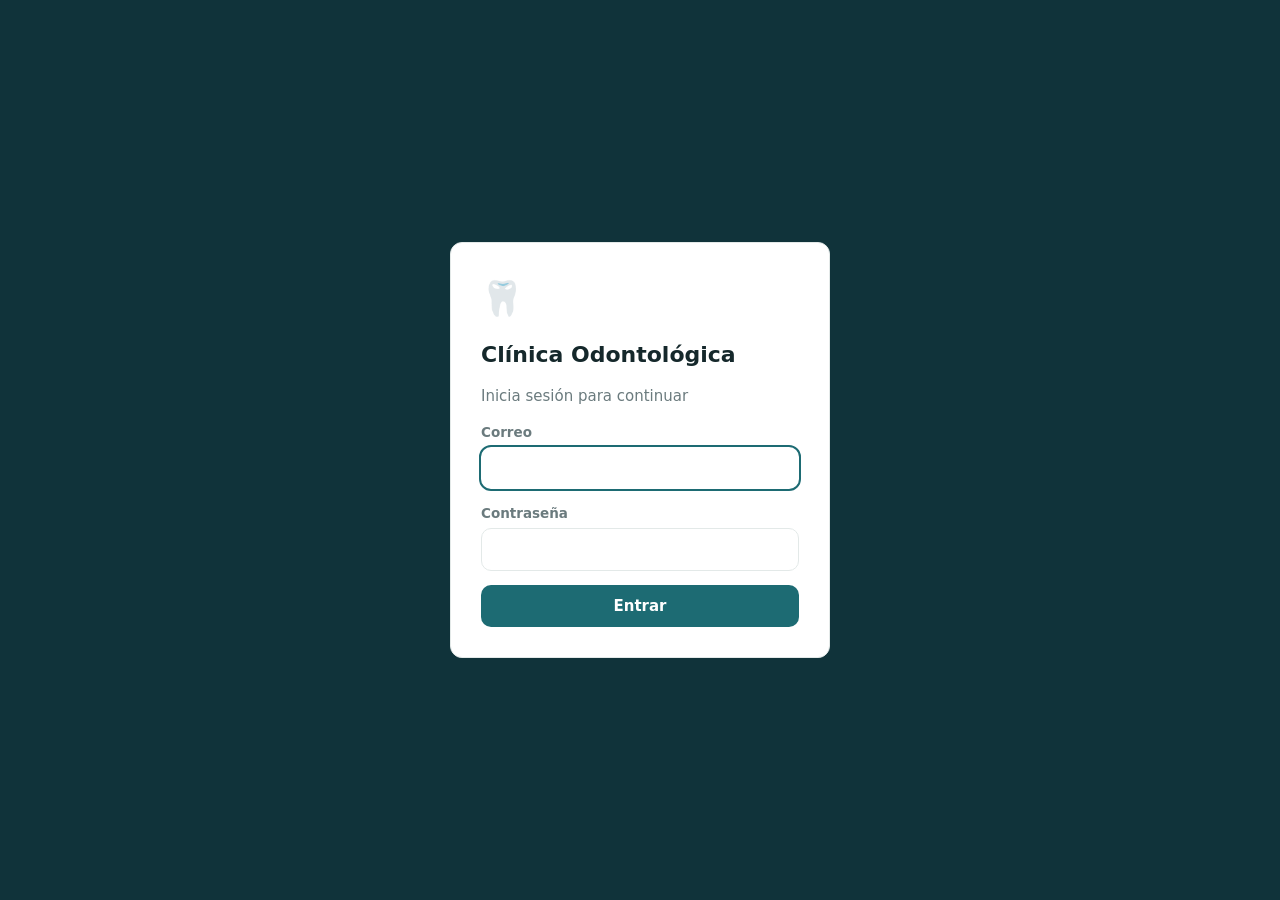
==== pb_public/index.html @ d8c4e61e "Initial commit for ODONTO PLUS" ====
<!doctype html>
<html lang="es"><head><meta charset="utf-8"><meta name="viewport" content="width=device-width,initial-scale=1"><title>Clínica Odontológica</title><link rel="stylesheet" href="style.css"></head>
<body><div id="app"></div><script type="module" src="js/app.js"></script></body></html>
---- pb_public/style.css ----
:root{--bg:#f4f6f5;--ink:#15282b;--mut:#6b7b7e;--pri:#1d6b73;--pri2:#e3f0f1;--dk:#10333a;--ln:#e3e9e8;--ok:#1f8a5b;--bad:#c2410c;--r:12px}
*{box-sizing:border-box}body{margin:0;background:var(--bg);color:var(--ink);font:15px/1.5 "Segoe UI",system-ui,-apple-system,Roboto,sans-serif}
button,input,select,textarea{font:inherit;color:inherit}
aside{position:fixed;inset:0 auto 0 0;width:220px;background:var(--dk);color:#d5e6e8;display:flex;flex-direction:column;padding:20px 14px;z-index:5}
.brand{font-size:19px;font-weight:700;padding:4px 10px 22px;color:#fff}
nav{display:flex;flex-direction:column;gap:4px;flex:1}
nav a{display:flex;gap:12px;align-items:center;padding:11px 12px;border-radius:10px;color:inherit;text-decoration:none}
nav a:hover{background:#ffffff14}nav a.on{background:#fff;color:var(--dk);font-weight:600}
.out{background:none;border:1px solid #ffffff33;color:#d5e6e8;border-radius:10px;padding:9px;cursor:pointer}
main{margin-left:220px;padding:28px 34px;max-width:1200px}
h2{margin:0 0 18px;font-size:26px}h3{margin:0}
.card{background:#fff;border:1px solid var(--ln);border-radius:var(--r);padding:16px 18px}
.bar{display:flex;gap:10px;flex-wrap:wrap;align-items:center;margin-bottom:14px}
.search,.mo{padding:10px 14px;border:1px solid var(--ln);border-radius:10px;background:#fff;min-width:200px}
.chips{display:flex;gap:6px;flex-wrap:wrap;flex:1}
.chip{border:1px solid var(--ln);background:#fff;border-radius:99px;padding:6px 14px;cursor:pointer}
.chip.on{background:var(--pri);border-color:var(--pri);color:#fff}
.btn{background:var(--pri);color:#fff;border:0;border-radius:10px;padding:10px 18px;cursor:pointer;font-weight:600}
.btn:hover{filter:brightness(1.1)}.btn:disabled{opacity:.5}.btn.ghost{background:#fff;color:var(--ink);border:1px solid var(--ln)}.wide{width:100%}
.tw{background:#fff;border:1px solid var(--ln);border-radius:var(--r);overflow:auto}
table{width:100%;border-collapse:collapse}th{text-align:left;font-size:13px;color:var(--mut);font-weight:600;padding:12px 14px;border-bottom:1px solid var(--ln);white-space:nowrap}
td{padding:11px 14px;border-bottom:1px solid var(--ln)}tr:last-child td{border:0}
tr[data-o]{cursor:pointer}tr[data-o]:hover td{background:var(--pri2)}tr.low td{background:#fff4ec}
.act{text-align:right;white-space:nowrap}.ib{border:0;background:none;cursor:pointer;font-size:16px;padding:4px 6px;border-radius:8px}.ib:hover{background:var(--pri2)}
.empty{padding:40px;text-align:center;color:var(--mut)}
.badge{display:inline-block;padding:2px 10px;border-radius:99px;font-size:12.5px;font-weight:600;background:#e8eef0;color:#40555a}
.badge.green{background:#dff3e8;color:var(--ok)}.badge.red{background:#fde7dc;color:var(--bad)}.badge.blue{background:var(--pri2);color:var(--pri)}
.sum{display:grid;grid-template-columns:repeat(auto-fit,minmax(190px,1fr));gap:12px;margin-bottom:14px}.sum:empty{display:none}
.sum .card{display:flex;flex-direction:column;gap:2px}.sum small{color:var(--mut)}.sum b{font-size:24px}.sum span{font-size:13px;color:var(--mut)}
.pos{color:var(--ok)}.neg{color:var(--bad)}
.ph{display:flex;justify-content:space-between;align-items:center;gap:12px;margin:10px 0 14px}.ph p{margin:2px 0 0;color:var(--mut)}
.back{color:var(--pri);text-decoration:none;font-weight:600}
.tabs{display:flex;gap:6px;flex-wrap:wrap;margin:6px 0 14px}
label{display:flex;flex-direction:column;gap:5px;font-size:13.5px;color:var(--mut);font-weight:600}
label input,label select,label textarea{padding:10px 12px;border:1px solid var(--ln);border-radius:10px;background:#fff;color:var(--ink);font-weight:400}
label input:focus,label select:focus,label textarea:focus,.search:focus{outline:2px solid var(--pri);border-color:transparent}
.hx{display:grid;gap:14px}.hx .btn{justify-self:start}
.ov{position:fixed;inset:0;background:#0a1e2266;display:grid;place-items:center;z-index:20;padding:16px}
.modal{background:#fff;border-radius:16px;padding:24px;width:min(560px,100%);max-height:92vh;overflow:auto;display:grid;gap:16px}
.grid{display:grid;grid-template-columns:1fr 1fr;gap:14px}.grid label:has(textarea){grid-column:1/-1}
.row.end{display:flex;justify-content:flex-end;gap:10px}
.toast{position:fixed;bottom:22px;left:50%;transform:translateX(-50%);background:var(--dk);color:#fff;padding:11px 20px;border-radius:10px;z-index:50}.toast.err{background:var(--bad)}
.th{width:44px;height:44px;object-fit:cover;border-radius:8px;vertical-align:middle}
.login{min-height:100vh;display:grid;place-items:center;background:var(--dk);padding:16px}
.lg{width:min(380px,100%);display:grid;gap:14px;padding:30px}.lg h1{margin:0;font-size:22px}.lg p{margin:0;color:var(--mut)}.logo{font-size:34px}
.two{display:grid;grid-template-columns:1fr 1fr;gap:14px}.two h3{margin-bottom:10px;font-size:16px}.two ul{list-style:none;margin:0;padding:0}.two li{padding:8px 0;border-bottom:1px solid var(--ln)}.two li:last-child{border:0}
@media(max-width:800px){aside{inset:auto 0 0 0;width:auto;flex-direction:row;padding:6px}.brand,.out{display:none}nav{flex-direction:row;justify-content:space-around}nav a{flex-direction:column;gap:0;font-size:11.5px;padding:6px 8px}
main{margin:0;padding:18px 14px 90px}.grid,.two{grid-template-columns:1fr}}
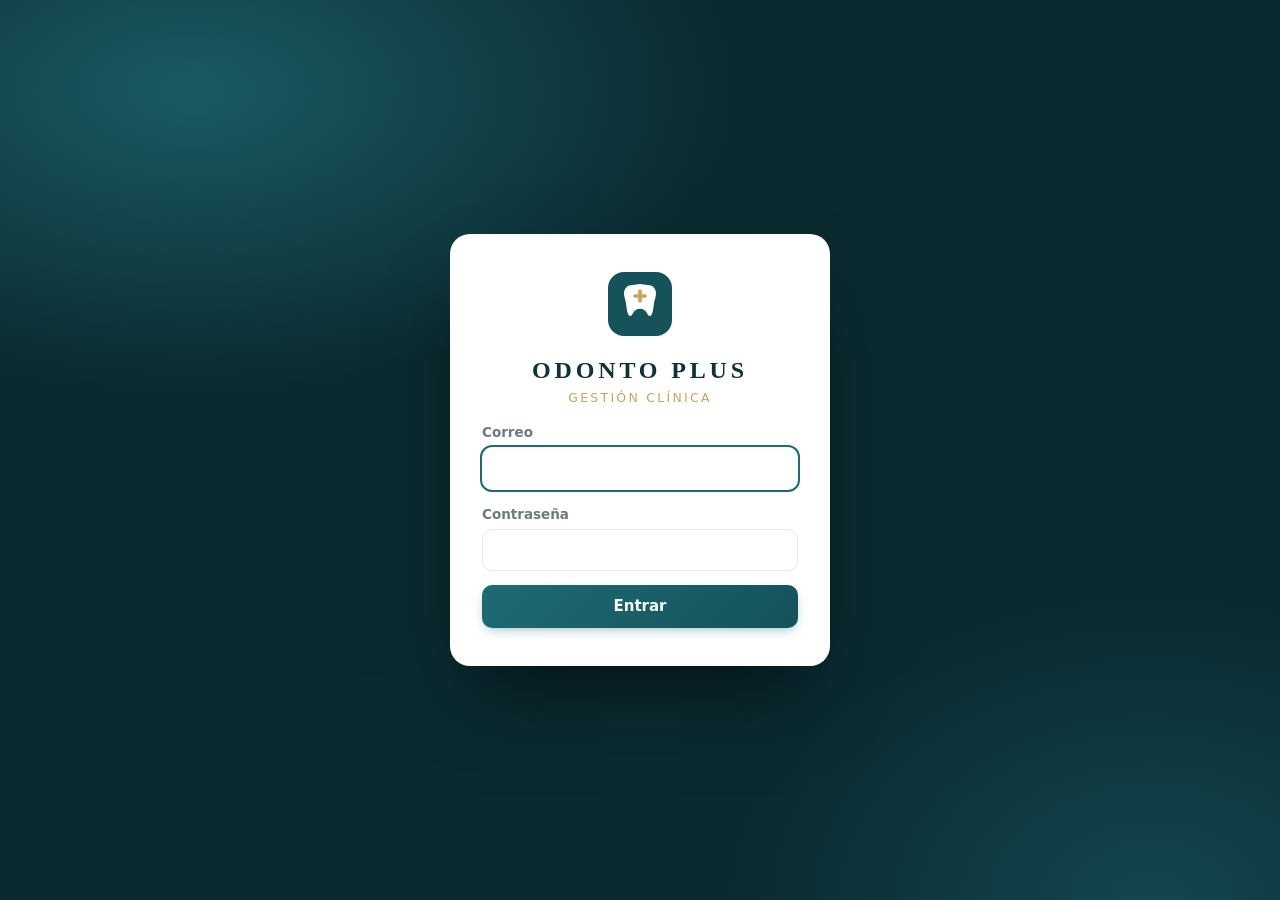
==== commit a72afc7c: "feat: actualizacion de marca y branding" ====
--- a/pb_public/index.html
+++ b/pb_public/index.html
@@ -1,3 +1,6 @@
 <!doctype html>
-<html lang="es"><head><meta charset="utf-8"><meta name="viewport" content="width=device-width,initial-scale=1"><title>Clínica Odontológica</title><link rel="stylesheet" href="style.css"></head>
+<html lang="es"><head><meta charset="utf-8"><meta name="viewport" content="width=device-width,initial-scale=1">
+<title>ODONTO PLUS</title><meta name="application-name" content="ODONTO PLUS"><meta name="apple-mobile-web-app-title" content="ODONTO PLUS"><meta name="theme-color" content="#0f3a41">
+<meta name="description" content="ODONTO PLUS · Gestión clínica odontológica"><meta property="og:title" content="ODONTO PLUS"><meta property="og:site_name" content="ODONTO PLUS">
+<link rel="icon" href="data:image/svg+xml,%3Csvg xmlns='http://www.w3.org/2000/svg' viewBox='0 0 32 32'%3E%3Crect width='32' height='32' rx='8' fill='%230f3a41'/%3E%3Cpath d='M16 6c-1.200 0-2 .5-4 .5C9.500 6.500 8 8.300 8 10.800c0 1.800.7 2.800 1 4.800.3 2.200.6 6.400 2.200 6.400 1.300 0 1.300-3.600 4.800-3.600s3.500 3.600 4.800 3.600c1.600 0 1.900-4.200 2.200-6.400.3-2 1-3 1-4.800 0-2.500-1.500-4.300-4-4.300-2 0-2.800-.5-4-.5z' fill='%23fff'/%3E%3Cpath d='M16 9.500v5M13.500 12h5' stroke='%23c9a45c' stroke-width='1.800' stroke-linecap='round'/%3E%3C/svg%3E"><link rel="apple-touch-icon" href="data:image/svg+xml,%3Csvg xmlns='http://www.w3.org/2000/svg' viewBox='0 0 32 32'%3E%3Crect width='32' height='32' rx='8' fill='%230f3a41'/%3E%3Cpath d='M16 6c-1.200 0-2 .5-4 .5C9.500 6.500 8 8.300 8 10.800c0 1.800.7 2.800 1 4.800.3 2.200.6 6.400 2.200 6.400 1.300 0 1.300-3.600 4.800-3.600s3.500 3.600 4.800 3.600c1.600 0 1.900-4.200 2.200-6.400.3-2 1-3 1-4.800 0-2.500-1.500-4.300-4-4.300-2 0-2.800-.5-4-.5z' fill='%23fff'/%3E%3Cpath d='M16 9.500v5M13.500 12h5' stroke='%23c9a45c' stroke-width='1.800' stroke-linecap='round'/%3E%3C/svg%3E"><link rel="stylesheet" href="style.css"></head>
 <body><div id="app"></div><script type="module" src="js/app.js"></script></body></html>
--- a/pb_public/style.css
+++ b/pb_public/style.css
@@ -44,5 +44,34 @@
 .login{min-height:100vh;display:grid;place-items:center;background:var(--dk);padding:16px}
 .lg{width:min(380px,100%);display:grid;gap:14px;padding:30px}.lg h1{margin:0;font-size:22px}.lg p{margin:0;color:var(--mut)}.logo{font-size:34px}
 .two{display:grid;grid-template-columns:1fr 1fr;gap:14px}.two h3{margin-bottom:10px;font-size:16px}.two ul{list-style:none;margin:0;padding:0}.two li{padding:8px 0;border-bottom:1px solid var(--ln)}.two li:last-child{border:0}
+.dl{display:grid;grid-template-columns:auto 1fr;gap:8px 18px;margin:0}.dl dt{color:var(--mut)}.dl dd{margin:0;font-weight:600}
 @media(max-width:800px){aside{inset:auto 0 0 0;width:auto;flex-direction:row;padding:6px}.brand,.out{display:none}nav{flex-direction:row;justify-content:space-around}nav a{flex-direction:column;gap:0;font-size:11.5px;padding:6px 8px}
 main{margin:0;padding:18px 14px 90px}.grid,.two{grid-template-columns:1fr}}
+
+/* ODONTO PLUS · acabado premium */
+:root{--gold:#c9a45c;--serif:Georgia,"Times New Roman",serif}
+body{background:#f3f5f4}
+aside{background:linear-gradient(180deg,#0a2a30,#0f3a41 70%,#134650);box-shadow:4px 0 24px #0a2a3022;padding:22px 14px}
+.brand{display:flex;align-items:center;gap:12px;padding:2px 8px 26px}
+.brand svg{width:38px;height:38px;flex:none}
+.brand b{display:block;font:600 17px/1.1 var(--serif);letter-spacing:.14em;color:#fff}
+.brand small{display:block;margin-top:3px;font-size:11.5px;color:#9fbcc0;letter-spacing:.04em}
+nav a{color:#b9d0d3;transition:background .15s,color .15s}
+nav a svg{width:20px;height:20px;fill:none;stroke:currentColor;stroke-width:1.7;stroke-linecap:round;stroke-linejoin:round;flex:none}
+nav a:hover{background:#ffffff12;color:#fff}
+nav a.on{background:#ffffff1a;color:#fff;font-weight:600;box-shadow:inset 3px 0 0 var(--gold)}
+.out{border-color:#ffffff2e;color:#b9d0d3}.out:hover{background:#ffffff12;color:#fff}
+h2{font:600 30px/1.15 var(--serif);letter-spacing:.01em;margin-bottom:22px}
+.card,.tw{box-shadow:0 1px 2px #0f3a410d,0 8px 24px -12px #0f3a4126}
+.btn{background:linear-gradient(135deg,#1d6b73,#15525a);box-shadow:0 4px 12px -4px #1d6b7388}
+.chip.on{background:#0f3a41;border-color:#0f3a41}
+th{background:#f8faf9}
+.modal{border-radius:18px;box-shadow:0 30px 60px -20px #0a2a3066}
+.mtop{display:none}
+.login{background:radial-gradient(900px 500px at 15% 10%,#1b5a63 0,transparent 60%),radial-gradient(700px 500px at 90% 100%,#134650 0,transparent 60%),#0a2a30}
+.lg{padding:38px 32px;text-align:center;border:0;border-radius:20px;box-shadow:0 40px 80px -30px #000a}
+.lg label{text-align:left}
+.lg .lgo svg{width:64px;height:64px}
+.lg h1{font:600 24px/1.1 var(--serif);letter-spacing:.16em;color:var(--dk)}
+.lg .tag{color:var(--gold);font-size:12.5px;letter-spacing:.18em;margin-top:-8px}
+@media(max-width:800px){.mtop{display:flex;align-items:center;gap:10px;margin:-4px 0 14px;font:600 15px var(--serif);letter-spacing:.14em}.mtop svg{width:30px;height:30px}nav a svg{width:22px;height:22px}}
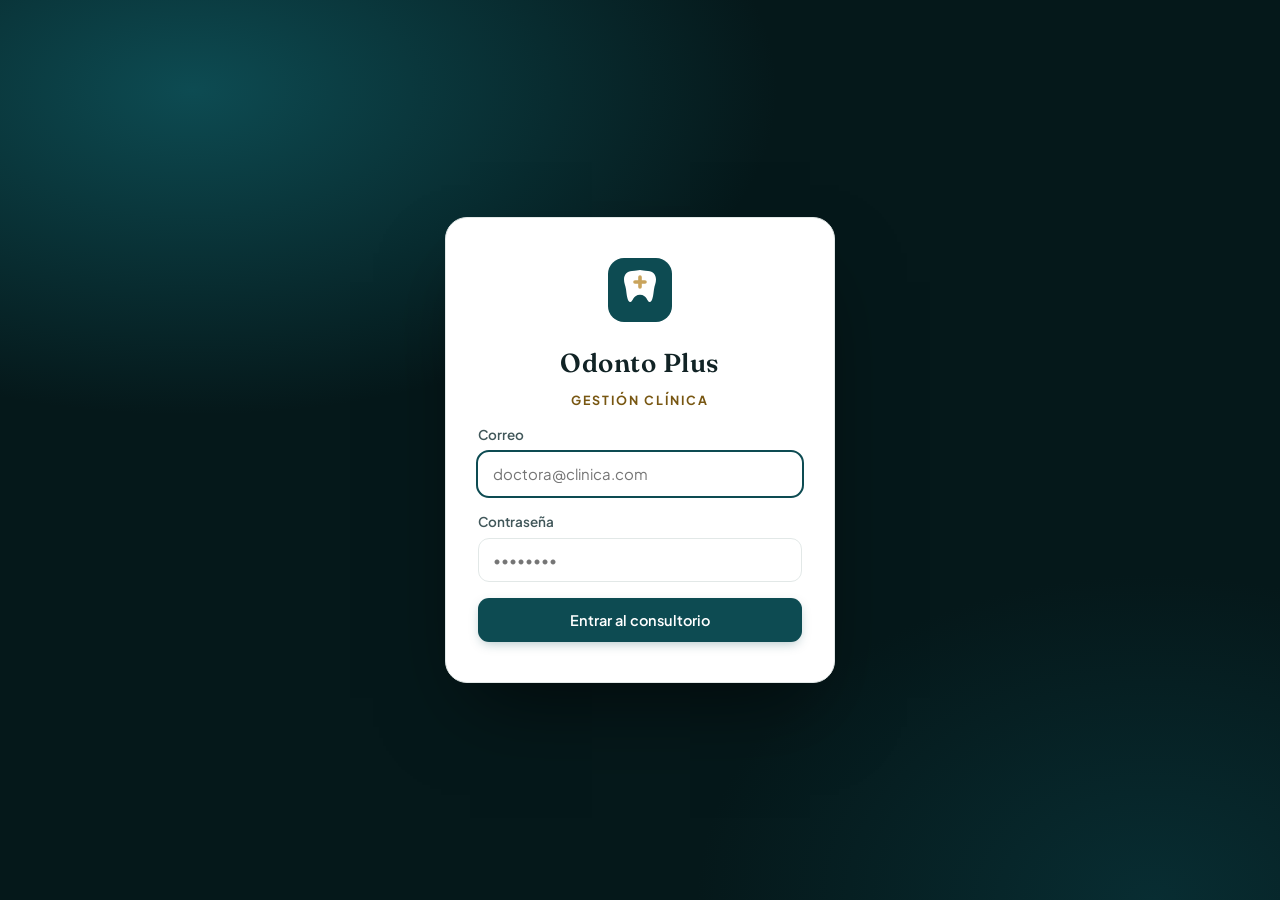
==== commit e4603db7: "feat: Parche 6 + 6.1 — PWA instalable, rediseno editorial, hardening PARCHE 6 — PWA + Redeseno Edito" ====
--- a/pb_public/index.html
+++ b/pb_public/index.html
@@ -1,6 +1,36 @@
 <!doctype html>
-<html lang="es"><head><meta charset="utf-8"><meta name="viewport" content="width=device-width,initial-scale=1">
-<title>ODONTO PLUS</title><meta name="application-name" content="ODONTO PLUS"><meta name="apple-mobile-web-app-title" content="ODONTO PLUS"><meta name="theme-color" content="#0f3a41">
-<meta name="description" content="ODONTO PLUS · Gestión clínica odontológica"><meta property="og:title" content="ODONTO PLUS"><meta property="og:site_name" content="ODONTO PLUS">
-<link rel="icon" href="data:image/svg+xml,%3Csvg xmlns='http://www.w3.org/2000/svg' viewBox='0 0 32 32'%3E%3Crect width='32' height='32' rx='8' fill='%230f3a41'/%3E%3Cpath d='M16 6c-1.200 0-2 .5-4 .5C9.500 6.500 8 8.300 8 10.800c0 1.800.7 2.800 1 4.800.3 2.200.6 6.400 2.200 6.400 1.300 0 1.300-3.600 4.800-3.600s3.500 3.600 4.800 3.600c1.600 0 1.900-4.200 2.200-6.400.3-2 1-3 1-4.800 0-2.500-1.500-4.300-4-4.300-2 0-2.800-.5-4-.5z' fill='%23fff'/%3E%3Cpath d='M16 9.500v5M13.500 12h5' stroke='%23c9a45c' stroke-width='1.800' stroke-linecap='round'/%3E%3C/svg%3E"><link rel="apple-touch-icon" href="data:image/svg+xml,%3Csvg xmlns='http://www.w3.org/2000/svg' viewBox='0 0 32 32'%3E%3Crect width='32' height='32' rx='8' fill='%230f3a41'/%3E%3Cpath d='M16 6c-1.200 0-2 .5-4 .5C9.500 6.500 8 8.300 8 10.800c0 1.800.7 2.800 1 4.800.3 2.200.6 6.400 2.200 6.400 1.300 0 1.300-3.600 4.800-3.600s3.500 3.600 4.800 3.600c1.600 0 1.900-4.200 2.200-6.400.3-2 1-3 1-4.800 0-2.500-1.500-4.300-4-4.300-2 0-2.800-.5-4-.5z' fill='%23fff'/%3E%3Cpath d='M16 9.500v5M13.500 12h5' stroke='%23c9a45c' stroke-width='1.800' stroke-linecap='round'/%3E%3C/svg%3E"><link rel="stylesheet" href="style.css"></head>
-<body><div id="app"></div><script type="module" src="js/app.js"></script></body></html>
+<html lang="es">
+<head>
+  <meta charset="utf-8">
+  <meta name="viewport" content="width=device-width, initial-scale=1, viewport-fit=cover">
+  <title>Odonto Plus · Gestión Clínica</title>
+  
+  <!-- PWA & Identidad -->
+  <meta name="application-name" content="Odonto Plus">
+  <meta name="apple-mobile-web-app-title" content="Odonto Plus">
+  <meta name="theme-color" content="#0d4b52">
+  <meta name="description" content="Odonto Plus · Sistema integral de gestión clínica odontológica">
+  <link rel="manifest" href="manifest.webmanifest">
+  
+  <!-- iOS Meta Tags -->
+  <meta name="apple-mobile-web-app-capable" content="yes">
+  <meta name="apple-mobile-web-app-status-bar-style" content="black-translucent">
+  <link rel="apple-touch-icon" href="icons/apple-touch-icon.png">
+  
+  <!-- Favicons -->
+  <link rel="icon" type="image/svg+xml" href="icons/logo.svg">
+  <link rel="icon" type="image/png" sizes="192x192" href="icons/icon-192.png">
+  <link rel="icon" type="image/png" sizes="512x512" href="icons/icon-512.png">
+
+  <!-- Tipografía Editorial con Carácter: Fraunces (Serif) + Plus Jakarta Sans (UI) -->
+  <link rel="preconnect" href="https://fonts.googleapis.com">
+  <link rel="preconnect" href="https://fonts.gstatic.com" crossorigin>
+  <link href="https://fonts.googleapis.com/css2?family=Fraunces:ital,opsz,wght@0,9..144,400..700;1,9..144,400&family=Plus+Jakarta+Sans:wght@400;500;600;700&display=swap" rel="stylesheet">
+  
+  <link rel="stylesheet" href="style.css">
+</head>
+<body>
+  <div id="app"></div>
+  <script type="module" src="js/app.js"></script>
+</body>
+</html>
--- a/pb_public/style.css
+++ b/pb_public/style.css
@@ -1,77 +1,1867 @@
-:root{--bg:#f4f6f5;--ink:#15282b;--mut:#6b7b7e;--pri:#1d6b73;--pri2:#e3f0f1;--dk:#10333a;--ln:#e3e9e8;--ok:#1f8a5b;--bad:#c2410c;--r:12px}
-*{box-sizing:border-box}body{margin:0;background:var(--bg);color:var(--ink);font:15px/1.5 "Segoe UI",system-ui,-apple-system,Roboto,sans-serif}
-button,input,select,textarea{font:inherit;color:inherit}
-aside{position:fixed;inset:0 auto 0 0;width:220px;background:var(--dk);color:#d5e6e8;display:flex;flex-direction:column;padding:20px 14px;z-index:5}
-.brand{font-size:19px;font-weight:700;padding:4px 10px 22px;color:#fff}
-nav{display:flex;flex-direction:column;gap:4px;flex:1}
-nav a{display:flex;gap:12px;align-items:center;padding:11px 12px;border-radius:10px;color:inherit;text-decoration:none}
-nav a:hover{background:#ffffff14}nav a.on{background:#fff;color:var(--dk);font-weight:600}
-.out{background:none;border:1px solid #ffffff33;color:#d5e6e8;border-radius:10px;padding:9px;cursor:pointer}
-main{margin-left:220px;padding:28px 34px;max-width:1200px}
-h2{margin:0 0 18px;font-size:26px}h3{margin:0}
-.card{background:#fff;border:1px solid var(--ln);border-radius:var(--r);padding:16px 18px}
-.bar{display:flex;gap:10px;flex-wrap:wrap;align-items:center;margin-bottom:14px}
-.search,.mo{padding:10px 14px;border:1px solid var(--ln);border-radius:10px;background:#fff;min-width:200px}
-.chips{display:flex;gap:6px;flex-wrap:wrap;flex:1}
-.chip{border:1px solid var(--ln);background:#fff;border-radius:99px;padding:6px 14px;cursor:pointer}
-.chip.on{background:var(--pri);border-color:var(--pri);color:#fff}
-.btn{background:var(--pri);color:#fff;border:0;border-radius:10px;padding:10px 18px;cursor:pointer;font-weight:600}
-.btn:hover{filter:brightness(1.1)}.btn:disabled{opacity:.5}.btn.ghost{background:#fff;color:var(--ink);border:1px solid var(--ln)}.wide{width:100%}
-.tw{background:#fff;border:1px solid var(--ln);border-radius:var(--r);overflow:auto}
-table{width:100%;border-collapse:collapse}th{text-align:left;font-size:13px;color:var(--mut);font-weight:600;padding:12px 14px;border-bottom:1px solid var(--ln);white-space:nowrap}
-td{padding:11px 14px;border-bottom:1px solid var(--ln)}tr:last-child td{border:0}
-tr[data-o]{cursor:pointer}tr[data-o]:hover td{background:var(--pri2)}tr.low td{background:#fff4ec}
-.act{text-align:right;white-space:nowrap}.ib{border:0;background:none;cursor:pointer;font-size:16px;padding:4px 6px;border-radius:8px}.ib:hover{background:var(--pri2)}
-.empty{padding:40px;text-align:center;color:var(--mut)}
-.badge{display:inline-block;padding:2px 10px;border-radius:99px;font-size:12.5px;font-weight:600;background:#e8eef0;color:#40555a}
-.badge.green{background:#dff3e8;color:var(--ok)}.badge.red{background:#fde7dc;color:var(--bad)}.badge.blue{background:var(--pri2);color:var(--pri)}
-.sum{display:grid;grid-template-columns:repeat(auto-fit,minmax(190px,1fr));gap:12px;margin-bottom:14px}.sum:empty{display:none}
-.sum .card{display:flex;flex-direction:column;gap:2px}.sum small{color:var(--mut)}.sum b{font-size:24px}.sum span{font-size:13px;color:var(--mut)}
-.pos{color:var(--ok)}.neg{color:var(--bad)}
-.ph{display:flex;justify-content:space-between;align-items:center;gap:12px;margin:10px 0 14px}.ph p{margin:2px 0 0;color:var(--mut)}
-.back{color:var(--pri);text-decoration:none;font-weight:600}
-.tabs{display:flex;gap:6px;flex-wrap:wrap;margin:6px 0 14px}
-label{display:flex;flex-direction:column;gap:5px;font-size:13.5px;color:var(--mut);font-weight:600}
-label input,label select,label textarea{padding:10px 12px;border:1px solid var(--ln);border-radius:10px;background:#fff;color:var(--ink);font-weight:400}
-label input:focus,label select:focus,label textarea:focus,.search:focus{outline:2px solid var(--pri);border-color:transparent}
-.hx{display:grid;gap:14px}.hx .btn{justify-self:start}
-.ov{position:fixed;inset:0;background:#0a1e2266;display:grid;place-items:center;z-index:20;padding:16px}
-.modal{background:#fff;border-radius:16px;padding:24px;width:min(560px,100%);max-height:92vh;overflow:auto;display:grid;gap:16px}
-.grid{display:grid;grid-template-columns:1fr 1fr;gap:14px}.grid label:has(textarea){grid-column:1/-1}
-.row.end{display:flex;justify-content:flex-end;gap:10px}
-.toast{position:fixed;bottom:22px;left:50%;transform:translateX(-50%);background:var(--dk);color:#fff;padding:11px 20px;border-radius:10px;z-index:50}.toast.err{background:var(--bad)}
-.th{width:44px;height:44px;object-fit:cover;border-radius:8px;vertical-align:middle}
-.login{min-height:100vh;display:grid;place-items:center;background:var(--dk);padding:16px}
-.lg{width:min(380px,100%);display:grid;gap:14px;padding:30px}.lg h1{margin:0;font-size:22px}.lg p{margin:0;color:var(--mut)}.logo{font-size:34px}
-.two{display:grid;grid-template-columns:1fr 1fr;gap:14px}.two h3{margin-bottom:10px;font-size:16px}.two ul{list-style:none;margin:0;padding:0}.two li{padding:8px 0;border-bottom:1px solid var(--ln)}.two li:last-child{border:0}
-.dl{display:grid;grid-template-columns:auto 1fr;gap:8px 18px;margin:0}.dl dt{color:var(--mut)}.dl dd{margin:0;font-weight:600}
-@media(max-width:800px){aside{inset:auto 0 0 0;width:auto;flex-direction:row;padding:6px}.brand,.out{display:none}nav{flex-direction:row;justify-content:space-around}nav a{flex-direction:column;gap:0;font-size:11.5px;padding:6px 8px}
-main{margin:0;padding:18px 14px 90px}.grid,.two{grid-template-columns:1fr}}
-
-/* ODONTO PLUS · acabado premium */
-:root{--gold:#c9a45c;--serif:Georgia,"Times New Roman",serif}
-body{background:#f3f5f4}
-aside{background:linear-gradient(180deg,#0a2a30,#0f3a41 70%,#134650);box-shadow:4px 0 24px #0a2a3022;padding:22px 14px}
-.brand{display:flex;align-items:center;gap:12px;padding:2px 8px 26px}
-.brand svg{width:38px;height:38px;flex:none}
-.brand b{display:block;font:600 17px/1.1 var(--serif);letter-spacing:.14em;color:#fff}
-.brand small{display:block;margin-top:3px;font-size:11.5px;color:#9fbcc0;letter-spacing:.04em}
-nav a{color:#b9d0d3;transition:background .15s,color .15s}
-nav a svg{width:20px;height:20px;fill:none;stroke:currentColor;stroke-width:1.7;stroke-linecap:round;stroke-linejoin:round;flex:none}
-nav a:hover{background:#ffffff12;color:#fff}
-nav a.on{background:#ffffff1a;color:#fff;font-weight:600;box-shadow:inset 3px 0 0 var(--gold)}
-.out{border-color:#ffffff2e;color:#b9d0d3}.out:hover{background:#ffffff12;color:#fff}
-h2{font:600 30px/1.15 var(--serif);letter-spacing:.01em;margin-bottom:22px}
-.card,.tw{box-shadow:0 1px 2px #0f3a410d,0 8px 24px -12px #0f3a4126}
-.btn{background:linear-gradient(135deg,#1d6b73,#15525a);box-shadow:0 4px 12px -4px #1d6b7388}
-.chip.on{background:#0f3a41;border-color:#0f3a41}
-th{background:#f8faf9}
-.modal{border-radius:18px;box-shadow:0 30px 60px -20px #0a2a3066}
-.mtop{display:none}
-.login{background:radial-gradient(900px 500px at 15% 10%,#1b5a63 0,transparent 60%),radial-gradient(700px 500px at 90% 100%,#134650 0,transparent 60%),#0a2a30}
-.lg{padding:38px 32px;text-align:center;border:0;border-radius:20px;box-shadow:0 40px 80px -30px #000a}
-.lg label{text-align:left}
-.lg .lgo svg{width:64px;height:64px}
-.lg h1{font:600 24px/1.1 var(--serif);letter-spacing:.16em;color:var(--dk)}
-.lg .tag{color:var(--gold);font-size:12.5px;letter-spacing:.18em;margin-top:-8px}
-@media(max-width:800px){.mtop{display:flex;align-items:center;gap:10px;margin:-4px 0 14px;font:600 15px var(--serif);letter-spacing:.14em}.mtop svg{width:30px;height:30px}nav a svg{width:22px;height:22px}}
+/* ==========================================================================
+   ODONTO PLUS · DISEÑO EDITORIAL CLÍNICO & CRAFT FLOOR (PARCHE 6.1 HARDEN)
+   Paleta: Marfil Porcelana · Tinta Verdosa · Verde-Teal Profundo · Coral Suave
+   Movimiento: Física Emil Kowalski (:active scale 0.97, entradas scale 0.95 + opacity 0)
+   Contraste: WCAG AA Estricto (Textos ≥ 4.5:1, Gran Texto/Iconos ≥ 3:1)
+   ========================================================================== */
+
+:root {
+  /* Paleta Curada (Modo Claro - Marfil Porcelana) */
+  --bg: #f9f8f5;
+  --bg-subtle: #f2efe9;
+  --surface: #ffffff;
+  --surface-raised: #fcfbf9;
+  --ink: #112325;
+  --ink-light: #2c4447;
+  
+  /* Gris atenuado ajustado para pasar contraste WCAG AA (≥ 4.5:1) sobre blanco y marfil */
+  --mut: #41575a;
+  --mut-light: #678083;
+  
+  --pri: #0d4b52;
+  --pri-hover: #08373c;
+  --pri-active: #05262a;
+  --pri-subtle: #e7f2f3;
+  --pri-border: #b8d7da;
+  
+  /* Coral fill/borde vs Coral texto oscuro (contraste 5.67:1 sobre blanco) */
+  --coral: #d96555;
+  --coral-hover: #c45444;
+  --coral-subtle: #fbeee8;
+  --coral-border: #f5cac3;
+  --coral-text: #ad3426;
+
+  /* Verde fill/borde vs Verde texto oscuro (contraste 6.52:1 sobre blanco) */
+  --ok: #1c7c54;
+  --ok-hover: #156242;
+  --ok-subtle: #e8f5ee;
+  --ok-border: #bde4ce;
+  --ok-text: #146342;
+
+  /* Dorado fill/borde vs Dorado texto oscuro (contraste 6.45:1 sobre blanco) */
+  --gold: #c9a45c;
+  --gold-hover: #b08d47;
+  --gold-subtle: #fbf6ec;
+  --gold-border: #eddab3;
+  --gold-text: #785712;
+
+  --ln: #e2e8e7;
+  --ln-strong: #cbd6d4;
+
+  --dk: #08282d;
+  --dk-surface: #0e373d;
+
+  --r-sm: 8px;
+  --r: 14px;
+  --r-lg: 20px;
+  --r-pill: 9999px;
+
+  --shadow-sm: 0 1px 3px rgba(13, 75, 82, 0.05), 0 1px 2px rgba(13, 75, 82, 0.03);
+  --shadow-md: 0 4px 14px -3px rgba(13, 75, 82, 0.08), 0 2px 6px -2px rgba(13, 75, 82, 0.04);
+  --shadow-lg: 0 16px 36px -8px rgba(13, 75, 82, 0.14), 0 4px 12px -2px rgba(13, 75, 82, 0.06);
+
+  --font-serif: "Fraunces", Georgia, "Times New Roman", serif;
+  --font-sans: "Plus Jakarta Sans", system-ui, -apple-system, Roboto, sans-serif;
+  --font-mono: ui-monospace, Menlo, Consolas, "Courier New", monospace;
+
+  --ease-spring: cubic-bezier(0.16, 1, 0.3, 1);
+  --dur-fast: 150ms;
+  --dur-med: 220ms;
+}
+
+/* Modo Oscuro Opcional (Pizarra Petróleo Profundo con Contraste WCAG AA) */
+@media (prefers-color-scheme: dark) {
+  :root {
+    --bg: #0b1718;
+    --bg-subtle: #102123;
+    --surface: #13272a;
+    --surface-raised: #173034;
+    --ink: #eaf2f3;
+    --ink-light: #c5d8da;
+    
+    /* Muted en modo oscuro (7.2:1 sobre superficie) */
+    --mut: #a2bdc0;
+    --mut-light: #779598;
+
+    --pri: #186f79;
+    --pri-hover: #1f8591;
+    --pri-active: #2799a7;
+    --pri-subtle: #15393e;
+    --pri-border: #1f4f56;
+
+    --coral: #e07262;
+    --coral-hover: #ec8576;
+    --coral-subtle: #3a1c17;
+    --coral-border: #562720;
+    --coral-text: #ff9d8f;
+
+    --ok: #28a76f;
+    --ok-hover: #32c182;
+    --ok-subtle: #123325;
+    --ok-border: #1b513a;
+    --ok-text: #6ee7b7;
+
+    --gold: #d8b46e;
+    --gold-hover: #e5c482;
+    --gold-subtle: #2d2618;
+    --gold-border: #473a21;
+    --gold-text: #f0cb78;
+
+    --ln: #1f373b;
+    --ln-strong: #2c4d53;
+
+    --dk: #071517;
+    --dk-surface: #0b1e21;
+
+    --shadow-sm: 0 1px 3px rgba(0, 0, 0, 0.25);
+    --shadow-md: 0 4px 14px -3px rgba(0, 0, 0, 0.4);
+    --shadow-lg: 0 16px 36px -8px rgba(0, 0, 0, 0.55);
+  }
+}
+
+/* Reset y Base */
+*, *::before, *::after {
+  box-sizing: border-box;
+}
+
+html, body {
+  margin: 0;
+  padding: 0;
+  max-width: 100%;
+  overflow-x: hidden;
+  background-color: var(--bg);
+  color: var(--ink);
+  font-family: var(--font-sans);
+  font-size: 15px;
+  line-height: 1.5;
+  -webkit-font-smoothing: antialiased;
+  -moz-osx-font-smoothing: grayscale;
+}
+
+button, input, select, textarea {
+  font-family: inherit;
+  font-size: inherit;
+  color: inherit;
+}
+
+/* Tipografía de Títulos Editorial */
+h1, h2, h3, .brand b, .mtop b {
+  font-family: var(--font-serif);
+  font-weight: 600;
+  letter-spacing: -0.01em;
+  color: var(--ink);
+}
+
+h2 {
+  font-size: 28px;
+  line-height: 1.2;
+  margin: 0 0 20px;
+}
+
+h3 {
+  font-size: 18px;
+  line-height: 1.3;
+  margin: 0;
+}
+
+/* Números Tabulares en Toda la Contabilidad y Mediciones */
+table td, .sum b, .caries b, .dl dd, .dl2 dd, .pd-cells input, .nic, .num, .od-sum {
+  font-variant-numeric: tabular-nums;
+  font-feature-settings: "tnum";
+}
+
+/* Microinteracciones Físicas Emil Kowalski */
+.btn, .chip, .tl, tr[data-o], .desktop-nav a, .mobile-bottom-nav a, .nav-item-btn, 
+.seg button, .ib, .sheet-item, .shg button, .out, .pwa-install-trigger {
+  transition: transform var(--dur-fast) var(--ease-spring),
+              background-color var(--dur-fast) ease-out,
+              border-color var(--dur-fast) ease-out,
+              box-shadow var(--dur-fast) ease-out,
+              color var(--dur-fast) ease-out,
+              opacity var(--dur-fast) ease-out;
+}
+
+.btn:active, .chip:active, .tl:active, .seg button:active, .ib:active, 
+.sheet-item:active, .shg button:active, .nav-item-btn:active, .pwa-install-trigger:active {
+  transform: scale(0.97);
+}
+
+.desktop-nav a:active, .mobile-bottom-nav a:active {
+  transform: scale(0.95);
+}
+
+@media (prefers-reduced-motion: reduce) {
+  *, *::before, *::after {
+    animation-duration: 0.001ms !important;
+    animation-iteration-count: 1 !important;
+    transition-duration: 0.001ms !important;
+  }
+  .btn:active, .chip:active, .tl:active, .seg button:active, .ib:active,
+  .sheet-item:active, .shg button:active, .nav-item-btn:active, .pwa-install-trigger:active {
+    transform: none !important;
+  }
+}
+
+/* ==========================================================================
+   DESKTOP SIDEBAR FIJA
+   ========================================================================== */
+aside#main-sidebar {
+  position: fixed;
+  inset: 0 auto 0 0;
+  width: 240px;
+  background: var(--dk);
+  color: #d6e7e9;
+  display: flex;
+  flex-direction: column;
+  padding: 22px 14px;
+  z-index: 25;
+  box-shadow: 4px 0 28px rgba(8, 40, 45, 0.22);
+}
+
+.brand {
+  display: flex;
+  align-items: center;
+  gap: 12px;
+  padding: 4px 10px 18px;
+  border-bottom: 1px solid rgba(255, 255, 255, 0.08);
+}
+
+.brand .logo-svg {
+  width: 38px;
+  height: 38px;
+  flex: none;
+}
+
+.brand b {
+  display: block;
+  font-size: 18px;
+  line-height: 1.1;
+  color: #ffffff;
+  letter-spacing: 0.04em;
+}
+
+.brand small {
+  display: block;
+  margin-top: 3px;
+  font-size: 12px;
+  color: #92b8bc;
+  letter-spacing: 0.02em;
+}
+
+/* Indicador Discreto de Estado de Red */
+.sidebar-status-wrap {
+  padding: 12px 10px 6px;
+}
+
+.net-status {
+  display: inline-flex;
+  align-items: center;
+  gap: 7px;
+  padding: 4px 10px;
+  border-radius: var(--r-pill);
+  font-size: 11.5px;
+  font-weight: 600;
+  letter-spacing: 0.03em;
+  background: rgba(255, 255, 255, 0.08);
+  color: #b5d5d8;
+}
+
+.net-dot {
+  width: 7px;
+  height: 7px;
+  border-radius: 50%;
+  background: #34d399;
+  box-shadow: 0 0 8px rgba(52, 211, 153, 0.6);
+}
+
+.net-status.offline {
+  background: rgba(217, 101, 85, 0.15);
+  color: #fca597;
+}
+
+.net-status.offline .net-dot {
+  background: var(--coral);
+  box-shadow: 0 0 8px rgba(217, 101, 85, 0.6);
+}
+
+.nav-section-title {
+  font-size: 10.5px;
+  text-transform: uppercase;
+  letter-spacing: 0.1em;
+  color: #70979b;
+  font-weight: 700;
+  padding: 14px 12px 4px;
+}
+
+.desktop-nav {
+  display: flex;
+  flex-direction: column;
+  gap: 3px;
+  flex: 1;
+  overflow-y: auto;
+  margin-top: 6px;
+  scrollbar-width: thin;
+}
+
+.desktop-nav a {
+  display: flex;
+  align-items: center;
+  gap: 12px;
+  padding: 10px 14px;
+  border-radius: 11px;
+  color: #b6d3d6;
+  text-decoration: none;
+  font-size: 14px;
+  font-weight: 500;
+  min-height: 44px;
+}
+
+.desktop-nav a .nav-ic {
+  width: 19px;
+  height: 19px;
+  fill: none;
+  stroke: currentColor;
+  stroke-width: 1.8;
+  stroke-linecap: round;
+  stroke-linejoin: round;
+  flex: none;
+}
+
+.desktop-nav a:hover {
+  background: rgba(255, 255, 255, 0.08);
+  color: #ffffff;
+}
+
+.desktop-nav a.on {
+  background: rgba(255, 255, 255, 0.14);
+  color: #ffffff;
+  font-weight: 600;
+  box-shadow: inset 3px 0 0 var(--gold);
+}
+
+.sidebar-footer {
+  display: flex;
+  flex-direction: column;
+  gap: 8px;
+  padding-top: 14px;
+  border-top: 1px solid rgba(255, 255, 255, 0.08);
+}
+
+.out {
+  background: transparent;
+  border: 1px solid rgba(255, 255, 255, 0.18);
+  color: #b6d3d6;
+  border-radius: 10px;
+  padding: 10px 14px;
+  cursor: pointer;
+  font-size: 13.5px;
+  font-weight: 500;
+  text-align: center;
+  min-height: 44px;
+}
+
+.out:hover {
+  background: rgba(255, 255, 255, 0.08);
+  color: #ffffff;
+  border-color: rgba(255, 255, 255, 0.3);
+}
+
+/* ==========================================================================
+   BOTÓN DISCRETO "INSTALAR APP" (TAMAÑO PULIDO)
+   ========================================================================== */
+.pwa-install-trigger {
+  font-size: 12.5px;
+  font-weight: 500;
+  color: var(--pri);
+  display: inline-flex;
+  align-items: center;
+  justify-content: center;
+  gap: 6px;
+}
+
+.pwa-install-trigger .nav-ic, .pwa-install-trigger svg {
+  width: 14px;
+  height: 14px;
+  stroke-width: 2;
+  flex: none;
+}
+
+.header-install-btn {
+  height: 32px;
+  min-height: 32px;
+  padding: 4px 12px;
+  border-radius: var(--r-pill);
+  font-size: 12px;
+  border: 1px solid var(--ln-strong);
+  background: var(--surface);
+  color: var(--pri);
+  box-shadow: var(--shadow-sm);
+}
+
+.header-install-btn:hover {
+  background: var(--pri-subtle);
+  border-color: var(--pri-border);
+}
+
+.sidebar-footer .pwa-install-trigger {
+  color: #d6e7e9;
+  border-color: rgba(255, 255, 255, 0.18);
+  min-height: 38px;
+}
+
+.sidebar-footer .pwa-install-trigger:hover {
+  background: rgba(255, 255, 255, 0.08);
+  color: #ffffff;
+}
+
+/* ==========================================================================
+   MAIN CONTENT LAYOUT (DESKTOP)
+   ========================================================================== */
+main {
+  margin-left: 240px;
+  padding: 32px 40px 60px;
+  max-width: 1280px;
+  min-width: 0;
+}
+
+.top-header {
+  display: flex;
+  justify-content: space-between;
+  align-items: center;
+  margin-bottom: 8px;
+}
+
+.mtop {
+  display: none;
+}
+
+.page-title-row {
+  display: flex;
+  justify-content: space-between;
+  align-items: baseline;
+  gap: 14px;
+}
+
+/* ==========================================================================
+   TARJETAS, CONTENEDORES Y TABLAS
+   ========================================================================== */
+.card {
+  background: var(--surface);
+  border: 1px solid var(--ln);
+  border-radius: var(--r);
+  padding: 20px 22px;
+  box-shadow: var(--shadow-sm);
+}
+
+.card:hover {
+  box-shadow: var(--shadow-md);
+}
+
+.tw {
+  background: var(--surface);
+  border: 1px solid var(--ln);
+  border-radius: var(--r);
+  overflow: hidden;
+  box-shadow: var(--shadow-sm);
+}
+
+table {
+  width: 100%;
+  border-collapse: collapse;
+}
+
+th {
+  text-align: left;
+  font-size: 12.5px;
+  text-transform: uppercase;
+  letter-spacing: 0.04em;
+  color: var(--mut);
+  font-weight: 700;
+  padding: 13px 16px;
+  background: var(--bg-subtle);
+  border-bottom: 1px solid var(--ln);
+  white-space: nowrap;
+}
+
+td {
+  padding: 13px 16px;
+  border-bottom: 1px solid var(--ln);
+  color: var(--ink);
+}
+
+tr:last-child td {
+  border-bottom: 0;
+}
+
+tr[data-o] {
+  cursor: pointer;
+}
+
+tr[data-o]:hover td {
+  background: var(--pri-subtle);
+}
+
+tr.low td {
+  background: var(--coral-subtle);
+}
+
+.act {
+  text-align: right;
+  white-space: nowrap;
+}
+
+.ib {
+  border: 0;
+  background: transparent;
+  cursor: pointer;
+  font-size: 16px;
+  padding: 8px;
+  border-radius: var(--r-sm);
+  min-width: 44px;
+  min-height: 44px;
+  display: inline-flex;
+  align-items: center;
+  justify-content: center;
+}
+
+.ib:hover {
+  background: var(--pri-subtle);
+}
+
+/* Barra de Herramientas y Filtros */
+.bar {
+  display: flex;
+  gap: 12px;
+  flex-wrap: wrap;
+  align-items: center;
+  margin-bottom: 18px;
+}
+
+.search, .mo {
+  padding: 10px 14px;
+  border: 1px solid var(--ln);
+  border-radius: 11px;
+  background: var(--surface);
+  color: var(--ink);
+  min-width: 220px;
+  min-height: 44px;
+  font-size: 14.5px;
+}
+
+.search:focus, .mo:focus {
+  outline: 2px solid var(--pri);
+  border-color: transparent;
+}
+
+.chips, .tabs {
+  display: flex;
+  gap: 8px;
+  flex-wrap: wrap;
+  align-items: center;
+}
+
+.chip {
+  border: 1px solid var(--ln);
+  background: var(--surface);
+  color: var(--ink);
+  border-radius: var(--r-pill);
+  padding: 8px 16px;
+  cursor: pointer;
+  font-size: 13.5px;
+  font-weight: 500;
+  min-height: 44px;
+  display: inline-flex;
+  align-items: center;
+  justify-content: center;
+}
+
+.chip:hover {
+  border-color: var(--pri-border);
+  background: var(--pri-subtle);
+}
+
+.chip.on {
+  background: var(--pri);
+  border-color: var(--pri);
+  color: #ffffff;
+  font-weight: 600;
+}
+
+.chip.bad.on {
+  background: var(--coral-text);
+  border-color: var(--coral-text);
+  color: #ffffff;
+}
+
+/* Botones */
+.btn {
+  background: var(--pri);
+  color: #ffffff;
+  border: 0;
+  border-radius: 11px;
+  padding: 11px 20px;
+  cursor: pointer;
+  font-size: 14.5px;
+  font-weight: 600;
+  display: inline-flex;
+  align-items: center;
+  justify-content: center;
+  gap: 8px;
+  min-height: 44px;
+  box-shadow: 0 4px 12px -3px rgba(13, 75, 82, 0.35);
+  text-decoration: none;
+}
+
+.btn:hover {
+  background: var(--pri-hover);
+}
+
+.btn:disabled {
+  opacity: 0.45;
+  cursor: not-allowed;
+  transform: none !important;
+}
+
+.btn.ghost {
+  background: var(--surface);
+  color: var(--ink);
+  border: 1px solid var(--ln);
+  box-shadow: var(--shadow-sm);
+}
+
+.btn.ghost:hover {
+  background: var(--bg-subtle);
+  border-color: var(--ln-strong);
+}
+
+.btn.sm {
+  padding: 7px 14px;
+  font-size: 13px;
+  min-height: 38px;
+  border-radius: 9px;
+}
+
+.btn.wide {
+  width: 100%;
+}
+
+.btn.dirty {
+  animation: pulsoGuardar 1.6s ease-in-out infinite;
+}
+
+@keyframes pulsoGuardar {
+  0%, 100% { box-shadow: 0 4px 12px -3px rgba(13, 75, 82, 0.4); }
+  50% { box-shadow: 0 0 0 4px rgba(201, 164, 92, 0.45); }
+}
+
+/* Badges con Contraste WCAG AA */
+.badge {
+  display: inline-flex;
+  align-items: center;
+  padding: 3px 10px;
+  border-radius: var(--r-pill);
+  font-size: 12px;
+  font-weight: 600;
+  background: var(--bg-subtle);
+  color: var(--ink);
+}
+
+.badge.green {
+  background: var(--ok-subtle);
+  color: var(--ok-text);
+  border: 1px solid var(--ok-border);
+}
+
+.badge.red {
+  background: var(--coral-subtle);
+  color: var(--coral-text);
+  border: 1px solid var(--coral-border);
+}
+
+.badge.blue {
+  background: var(--pri-subtle);
+  color: var(--pri);
+  border: 1px solid var(--pri-border);
+}
+
+/* Resúmenes y Tarjetas de Métricas */
+.sum {
+  display: grid;
+  grid-template-columns: repeat(auto-fit, minmax(210px, 1fr));
+  gap: 14px;
+  margin-bottom: 20px;
+}
+
+.sum:empty {
+  display: none;
+}
+
+.sum .card {
+  display: flex;
+  flex-direction: column;
+  gap: 4px;
+}
+
+.sum small {
+  color: var(--mut);
+  font-size: 13px;
+  font-weight: 500;
+}
+
+.sum b {
+  font-size: 26px;
+  line-height: 1.15;
+  color: var(--ink);
+}
+
+.sum span {
+  font-size: 12.5px;
+  color: var(--mut);
+}
+
+/* Colores de texto accesibles WCAG AA */
+.pos { color: var(--ok-text) !important; }
+.neg { color: var(--coral-text) !important; }
+
+/* Grid de Columnas */
+.two {
+  display: grid;
+  grid-template-columns: 1fr 1fr;
+  gap: 18px;
+  margin-bottom: 20px;
+}
+
+.two h3 {
+  margin-bottom: 14px;
+}
+
+.two ul {
+  list-style: none;
+  margin: 0;
+  padding: 0;
+}
+
+.two li {
+  padding: 10px 0;
+  border-bottom: 1px solid var(--ln);
+  display: flex;
+  justify-content: space-between;
+  align-items: center;
+  gap: 10px;
+}
+
+.two li:last-child {
+  border-bottom: 0;
+}
+
+/* Formularios y Modales */
+label {
+  display: flex;
+  flex-direction: column;
+  gap: 6px;
+  font-size: 13.5px;
+  color: var(--mut);
+  font-weight: 600;
+}
+
+label input, label select, label textarea {
+  padding: 11px 14px;
+  border: 1px solid var(--ln);
+  border-radius: 11px;
+  background: var(--surface);
+  color: var(--ink);
+  font-weight: 400;
+  font-size: 15px;
+  min-height: 44px;
+}
+
+label input:focus, label select:focus, label textarea:focus {
+  outline: 2px solid var(--pri);
+  border-color: transparent;
+}
+
+.chk {
+  flex-direction: row;
+  align-items: center;
+  gap: 10px;
+  color: var(--ink);
+  font-weight: 500;
+  font-size: 14.5px;
+  cursor: pointer;
+  min-height: 44px;
+}
+
+.chk input {
+  width: 20px;
+  height: 20px;
+  accent-color: var(--pri);
+  min-height: 20px;
+}
+
+.ov {
+  position: fixed;
+  inset: 0;
+  background: rgba(8, 40, 45, 0.45);
+  backdrop-filter: blur(4px);
+  display: grid;
+  place-items: center;
+  z-index: 50;
+  padding: 18px;
+  animation: overlayFade var(--dur-fast) ease-out forwards;
+}
+
+.modal {
+  background: var(--surface);
+  border: 1px solid var(--ln);
+  border-radius: var(--r-lg);
+  padding: 26px 28px;
+  width: min(580px, 100%);
+  max-height: 90vh;
+  overflow-y: auto;
+  display: grid;
+  gap: 18px;
+  box-shadow: var(--shadow-lg);
+  animation: modalEnter var(--dur-med) var(--ease-spring) forwards;
+}
+
+@keyframes overlayFade {
+  from { opacity: 0; }
+  to { opacity: 1; }
+}
+
+@keyframes modalEnter {
+  from {
+    opacity: 0;
+    transform: scale(0.95);
+  }
+  to {
+    opacity: 1;
+    transform: scale(1);
+  }
+}
+
+.grid {
+  display: grid;
+  grid-template-columns: 1fr 1fr;
+  gap: 14px;
+}
+
+.grid label:has(textarea), .grid .chk.full {
+  grid-column: 1 / -1;
+}
+
+.row.end {
+  display: flex;
+  justify-content: flex-end;
+  gap: 10px;
+}
+
+/* ==========================================================================
+   TOASTS & NOTIFICACIONES PWA
+   ========================================================================== */
+.toast {
+  position: fixed;
+  bottom: 24px;
+  left: 50%;
+  transform: translateX(-50%);
+  background: var(--dk);
+  color: #ffffff;
+  padding: 12px 22px;
+  border-radius: 12px;
+  z-index: 100;
+  font-size: 14px;
+  font-weight: 500;
+  box-shadow: var(--shadow-lg);
+  animation: toastIn var(--dur-med) var(--ease-spring) forwards;
+}
+
+.toast.err {
+  background: var(--coral-text);
+}
+
+@keyframes toastIn {
+  from {
+    opacity: 0;
+    transform: translate(-50%, 14px) scale(0.95);
+  }
+  to {
+    opacity: 1;
+    transform: translate(-50%, 0) scale(1);
+  }
+}
+
+/* Toast de Actualización de la PWA */
+.pwa-toast {
+  position: fixed;
+  bottom: 24px;
+  right: 24px;
+  background: var(--surface);
+  border: 1px solid var(--ln);
+  border-radius: 14px;
+  padding: 14px 18px;
+  display: flex;
+  align-items: center;
+  gap: 16px;
+  box-shadow: var(--shadow-lg);
+  z-index: 110;
+  animation: modalEnter var(--dur-med) var(--ease-spring) forwards;
+}
+
+.pwa-toast-content {
+  display: flex;
+  align-items: center;
+  gap: 10px;
+}
+
+.pwa-toast-dot {
+  width: 9px;
+  height: 9px;
+  border-radius: 50%;
+  background: var(--gold);
+  box-shadow: 0 0 10px rgba(201, 164, 92, 0.7);
+}
+
+.pwa-toast b {
+  display: block;
+  font-size: 13.5px;
+  color: var(--ink);
+}
+
+.pwa-toast small {
+  display: block;
+  font-size: 12px;
+  color: var(--mut);
+}
+
+/* Modal Instructivo iOS */
+.ios-guide {
+  width: min(480px, 100%);
+}
+
+.ios-steps {
+  display: grid;
+  gap: 14px;
+  margin: 12px 0 20px;
+}
+
+.ios-step {
+  display: flex;
+  align-items: flex-start;
+  gap: 14px;
+  background: var(--bg-subtle);
+  border: 1px solid var(--ln);
+  border-radius: 12px;
+  padding: 12px 14px;
+}
+
+.ios-step-num {
+  width: 28px;
+  height: 28px;
+  border-radius: 50%;
+  background: var(--pri);
+  color: #fff;
+  display: flex;
+  align-items: center;
+  justify-content: center;
+  font-size: 13px;
+  font-weight: 700;
+  flex: none;
+}
+
+.ios-step-txt {
+  font-size: 14px;
+  line-height: 1.4;
+  color: var(--ink);
+}
+
+.ios-icon-badge {
+  display: inline-flex;
+  align-items: center;
+  gap: 5px;
+  background: var(--surface);
+  border: 1px solid var(--ln);
+  border-radius: 6px;
+  padding: 2px 7px;
+  font-size: 12px;
+  font-weight: 600;
+  color: var(--pri);
+  margin-top: 4px;
+}
+
+/* Skeletons de Carga Shimmer */
+.skeleton-wrap {
+  display: grid;
+  gap: 16px;
+  padding: 6px 0;
+}
+
+.skeleton-bar, .skeleton-card, .skeleton-table {
+  background: linear-gradient(90deg, var(--ln) 25%, var(--bg-subtle) 50%, var(--ln) 75%);
+  background-size: 200% 100%;
+  animation: skeletonShimmer 1.8s infinite;
+  border-radius: 12px;
+}
+
+.skeleton-bar {
+  height: 46px;
+  width: 60%;
+}
+
+.skeleton-grid {
+  display: grid;
+  grid-template-columns: repeat(auto-fit, minmax(200px, 1fr));
+  gap: 14px;
+}
+
+.skeleton-card {
+  height: 90px;
+}
+
+.skeleton-table {
+  height: 260px;
+}
+
+@keyframes skeletonShimmer {
+  0% { background-position: 200% 0; }
+  100% { background-position: -200% 0; }
+}
+
+/* Empty States */
+.empty {
+  padding: 44px 20px;
+  text-align: center;
+  color: var(--mut);
+}
+
+.empty-card {
+  text-align: center;
+  padding: 38px 24px;
+}
+
+.empty-icon {
+  font-size: 40px;
+  margin-bottom: 10px;
+}
+
+/* ==========================================================================
+   HISTORIA CLÍNICA, ODONTODIAGRAMA Y PERIODONTOGRAMA
+   ========================================================================== */
+.hc {
+  display: grid;
+  gap: 18px;
+}
+
+.hc h3 {
+  font-size: 17px;
+  margin-bottom: 12px;
+}
+
+.hc-h {
+  display: flex;
+  justify-content: space-between;
+  align-items: baseline;
+  gap: 10px;
+  flex-wrap: wrap;
+}
+
+.dl2 {
+  display: grid;
+  grid-template-columns: repeat(auto-fit, minmax(180px, 1fr));
+  gap: 12px 20px;
+  margin: 0 0 16px;
+}
+
+.dl2 dt {
+  font-size: 11.5px;
+  color: var(--mut);
+  font-weight: 700;
+  text-transform: uppercase;
+  letter-spacing: 0.05em;
+}
+
+.dl2 dd {
+  margin: 2px 0 0;
+  font-weight: 600;
+  color: var(--ink);
+  word-break: break-word;
+}
+
+.q {
+  display: grid;
+  grid-template-columns: 1fr auto;
+  gap: 10px 16px;
+  align-items: center;
+  padding: 11px 0;
+  border-bottom: 1px solid var(--ln);
+}
+
+.q:last-child {
+  border-bottom: 0;
+}
+
+.seg {
+  display: inline-flex;
+  border: 1px solid var(--ln);
+  border-radius: 11px;
+  overflow: hidden;
+  background: var(--surface);
+}
+
+.seg button {
+  border: 0;
+  background: transparent;
+  padding: 8px 18px;
+  cursor: pointer;
+  font-weight: 600;
+  color: var(--mut);
+  min-width: 58px;
+  min-height: 44px;
+}
+
+.seg button + button {
+  border-left: 1px solid var(--ln);
+}
+
+.seg button.on {
+  background: var(--pri);
+  color: #ffffff;
+}
+
+.seg button.on.bad {
+  background: var(--coral-text);
+  color: #ffffff;
+}
+
+.caries {
+  border: 1px solid var(--coral-border);
+  background: var(--coral-subtle);
+  border-radius: 12px;
+  padding: 10px 16px;
+  display: flex;
+  flex-direction: column;
+  font-size: 12px;
+  color: var(--coral-text);
+  font-weight: 700;
+  text-transform: uppercase;
+  letter-spacing: 0.05em;
+}
+
+.caries b {
+  font-size: 28px;
+  color: var(--coral-text);
+  line-height: 1.1;
+}
+
+.hbar {
+  position: sticky;
+  bottom: 16px;
+  z-index: 20;
+  display: flex;
+  justify-content: flex-end;
+  align-items: center;
+  gap: 12px;
+  background: rgba(255, 255, 255, 0.94);
+  backdrop-filter: blur(8px);
+  border: 1px solid var(--ln);
+  border-radius: 16px;
+  padding: 12px 18px;
+  box-shadow: var(--shadow-lg);
+}
+
+@media (prefers-color-scheme: dark) {
+  .hbar {
+    background: rgba(19, 39, 42, 0.94);
+  }
+}
+
+.hbar .ind {
+  margin-right: auto;
+  color: var(--mut);
+  font-size: 13.5px;
+}
+
+.hbar .btn.dirty ~ .ind {
+  color: var(--coral-text);
+  font-weight: 600;
+}
+
+/* Odontodiagrama */
+.od-top {
+  display: flex;
+  justify-content: space-between;
+  gap: 12px;
+  flex-wrap: wrap;
+  align-items: center;
+  margin-bottom: 14px;
+}
+
+.od-hint {
+  color: var(--mut);
+  font-size: 13.5px;
+}
+
+.od-acts {
+  display: flex;
+  gap: 8px;
+  flex-wrap: wrap;
+}
+
+.od-tools {
+  display: flex;
+  gap: 8px;
+  flex-wrap: wrap;
+  margin-bottom: 14px;
+}
+
+.tl {
+  display: inline-flex;
+  align-items: center;
+  gap: 8px;
+  border: 1px solid var(--ln);
+  background: var(--surface);
+  border-radius: var(--r-pill);
+  padding: 8px 15px;
+  cursor: pointer;
+  font-size: 13.5px;
+  min-height: 44px;
+  white-space: nowrap;
+}
+
+.tl i {
+  width: 13px;
+  height: 13px;
+  border-radius: 50%;
+  display: inline-block;
+  flex: none;
+}
+
+.tl i.er {
+  background: var(--bg-subtle);
+  color: var(--mut);
+  font: 700 10px/13px sans-serif;
+  text-align: center;
+  font-style: normal;
+}
+
+.tl.on {
+  background: var(--dk);
+  border-color: var(--dk);
+  color: #ffffff;
+  font-weight: 600;
+}
+
+.od-wrap {
+  background: var(--surface-raised);
+  border: 1px solid var(--ln);
+  border-radius: 14px;
+  padding: 14px 10px;
+  overflow-x: auto;
+  -webkit-overflow-scrolling: touch;
+  touch-action: manipulation;
+  scrollbar-width: thin;
+}
+
+.od-svg, .pd-svg {
+  display: block;
+  width: 100%;
+  height: auto;
+  max-width: 900px;
+  margin: 0 auto;
+  user-select: none;
+  -webkit-user-select: none;
+}
+
+.od-svg .sf {
+  cursor: pointer;
+  transition: filter 0.1s;
+}
+
+.od-svg .sf:hover {
+  filter: brightness(0.88);
+  stroke: var(--pri);
+  stroke-width: 1.6;
+}
+
+.od-svg [data-t] {
+  cursor: pointer;
+}
+
+.pd-svg .pc {
+  cursor: pointer;
+}
+
+.pd-svg .pc:hover {
+  fill: rgba(13, 75, 82, 0.08);
+}
+
+.od-sum {
+  margin-top: 12px;
+  font-size: 14px;
+  color: var(--ink);
+}
+
+/* Pantalla de Edición Táctil de un Diente */
+.od-sheet, .pd-sheet {
+  width: min(560px, 100%);
+}
+
+.od-bigw {
+  display: flex;
+  justify-content: center;
+  padding: 10px 0;
+}
+
+.od-big {
+  width: min(240px, 62vw);
+  height: auto;
+  overflow: visible;
+}
+
+.od-ref {
+  text-align: center;
+  color: var(--mut);
+  font-size: 12.5px;
+}
+
+/* Periodontograma */
+.pd-leg {
+  margin-top: 10px;
+  font-size: 12.5px;
+  color: var(--mut);
+  display: flex;
+  gap: 8px 16px;
+  flex-wrap: wrap;
+  align-items: center;
+}
+
+.pd-leg i {
+  width: 12px;
+  height: 12px;
+  border-radius: 3px;
+  display: inline-block;
+  margin-right: -4px;
+}
+
+.pd-leg i.dot {
+  background: var(--coral);
+  border-radius: 50%;
+}
+
+.pd-row {
+  display: grid;
+  gap: 8px;
+}
+
+.pd-cells {
+  display: grid;
+  grid-template-columns: repeat(3, 1fr);
+  gap: 8px;
+}
+
+.pd-c {
+  border: 1px solid var(--ln);
+  border-radius: 12px;
+  padding: 8px;
+  display: grid;
+  gap: 6px;
+  align-content: start;
+  background: var(--bg-subtle);
+}
+
+.pd-c small {
+  font-weight: 700;
+  color: var(--pri);
+  text-transform: uppercase;
+  font-size: 11px;
+}
+
+.pd-c input {
+  padding: 8px;
+  width: 100%;
+  text-align: center;
+  min-height: 44px;
+}
+
+/* Compartir e Historial */
+.shg {
+  display: grid;
+  grid-template-columns: repeat(auto-fit, minmax(150px, 1fr));
+  gap: 12px;
+}
+
+.shg button {
+  display: flex;
+  flex-direction: column;
+  align-items: center;
+  gap: 5px;
+  border: 1px solid var(--ln);
+  background: var(--surface);
+  border-radius: 14px;
+  padding: 18px 12px;
+  cursor: pointer;
+  font-size: 26px;
+}
+
+.shg button b {
+  font-size: 14px;
+  font-weight: 600;
+  color: var(--ink);
+}
+
+.shg button small {
+  font-size: 12px;
+  color: var(--mut);
+}
+
+.shg button:hover:not(:disabled) {
+  border-color: var(--pri);
+  background: var(--pri-subtle);
+}
+
+/* Login View */
+.login {
+  min-height: 100dvh;
+  display: grid;
+  place-items: center;
+  background: radial-gradient(900px 500px at 15% 10%, #0d4b52 0, transparent 65%),
+              radial-gradient(700px 500px at 90% 100%, #082d32 0, transparent 65%),
+              #05181a;
+  padding: 20px;
+}
+
+.lg {
+  width: min(390px, 100%);
+  display: grid;
+  gap: 16px;
+  padding: 40px 32px;
+  border-radius: 22px;
+  text-align: center;
+  box-shadow: 0 40px 80px -25px rgba(0, 0, 0, 0.6);
+  background: var(--surface);
+}
+
+.lg .lgo svg {
+  width: 64px;
+  height: 64px;
+}
+
+.lg h1 {
+  font-size: 26px;
+  margin: 0;
+  letter-spacing: 0.02em;
+}
+
+.lg .tag {
+  color: var(--gold-text);
+  font-size: 12.5px;
+  letter-spacing: 0.16em;
+  margin-top: -8px;
+  font-weight: 700;
+}
+
+.lg label {
+  text-align: left;
+}
+
+/* Barra Móvil Inferior (Oculta en Desktop) */
+.mobile-bottom-nav {
+  display: none;
+}
+
+/* ==========================================================================
+   RESPONSIVE DESIGN (TABLET & MOBILE)
+   ========================================================================== */
+@media (max-width: 860px) {
+  /* Ocultar Sidebar Desktop */
+  aside#main-sidebar {
+    display: none;
+  }
+
+  /* Ajustar Contenedor Principal */
+  main {
+    margin-left: 0;
+    padding: calc(14px + env(safe-area-inset-top)) 16px calc(100px + env(safe-area-inset-bottom));
+    max-width: 100%;
+  }
+
+  /* Header Superior Móvil */
+  .mtop {
+    display: flex;
+    align-items: center;
+    gap: 10px;
+  }
+
+  .mtop .logo-svg {
+    width: 32px;
+    height: 32px;
+  }
+
+  .mtop-text b {
+    display: block;
+    font-size: 16px;
+    line-height: 1.1;
+  }
+
+  .mtop-text small {
+    display: block;
+    font-size: 11.5px;
+    color: var(--mut);
+  }
+
+  /* Barra de Navegación Inferior Móvil Fija (5 accesos directos) */
+  .mobile-bottom-nav {
+    display: flex;
+    position: fixed;
+    inset: auto 0 0 0;
+    z-index: 40;
+    background: var(--surface);
+    border-top: 1px solid var(--ln);
+    box-shadow: 0 -4px 20px rgba(8, 40, 45, 0.08);
+    padding: 6px 4px calc(6px + env(safe-area-inset-bottom));
+    justify-content: space-around;
+    align-items: center;
+  }
+
+  @media (prefers-color-scheme: dark) {
+    .mobile-bottom-nav {
+      background: var(--surface);
+      box-shadow: 0 -4px 20px rgba(0, 0, 0, 0.4);
+    }
+  }
+
+  .mobile-bottom-nav a, .nav-item-btn {
+    display: flex;
+    flex-direction: column;
+    align-items: center;
+    justify-content: center;
+    gap: 3px;
+    color: var(--mut);
+    text-decoration: none;
+    font-size: 11px;
+    font-weight: 600;
+    padding: 6px 8px;
+    border-radius: 10px;
+    flex: 1;
+    min-height: 48px;
+    background: transparent;
+    border: 0;
+    cursor: pointer;
+  }
+
+  .mobile-bottom-nav a .nav-ic, .nav-item-btn .nav-ic {
+    width: 21px;
+    height: 21px;
+    fill: none;
+    stroke: currentColor;
+    stroke-width: 1.8;
+    stroke-linecap: round;
+    stroke-linejoin: round;
+    flex: none;
+  }
+
+  .mobile-bottom-nav a.on, .nav-item-btn.on {
+    color: var(--pri);
+  }
+
+  .mobile-bottom-nav a.on .nav-ic, .nav-item-btn.on .nav-ic {
+    stroke-width: 2.2;
+  }
+
+  /* Sheet Móvil para "Más" */
+  .mobile-sheet-ov {
+    place-items: end center;
+    padding: 0;
+  }
+
+  .mobile-sheet {
+    width: 100%;
+    border-radius: 24px 24px 0 0;
+    max-height: 85dvh;
+    padding: 16px 20px calc(24px + env(safe-area-inset-bottom));
+    animation: sheetEnter var(--dur-med) var(--ease-spring) forwards;
+  }
+
+  @keyframes sheetEnter {
+    from {
+      opacity: 0;
+      transform: translateY(100%);
+    }
+    to {
+      opacity: 1;
+      transform: translateY(0);
+    }
+  }
+
+  .sheet-drag-handle {
+    width: 36px;
+    height: 4px;
+    border-radius: 99px;
+    background: var(--ln-strong);
+    margin: 0 auto 12px;
+  }
+
+  .mobile-sheet-grid {
+    display: grid;
+    grid-template-columns: 1fr 1fr;
+    gap: 12px;
+    margin: 14px 0 20px;
+  }
+
+  .sheet-item {
+    display: flex;
+    align-items: center;
+    gap: 12px;
+    background: var(--bg-subtle);
+    border: 1px solid var(--ln);
+    border-radius: 14px;
+    padding: 14px 16px;
+    text-decoration: none;
+    color: var(--ink);
+    font-weight: 600;
+    font-size: 14.5px;
+    min-height: 48px;
+  }
+
+  .sheet-item .nav-ic {
+    width: 22px;
+    height: 22px;
+    color: var(--pri);
+    stroke-width: 2;
+  }
+
+  .sheet-actions {
+    display: flex;
+    flex-direction: column;
+    gap: 10px;
+    padding-top: 14px;
+    border-top: 1px solid var(--ln);
+  }
+
+  .sheet-net-row {
+    display: flex;
+    justify-content: center;
+    padding: 4px 0;
+  }
+
+  .d-none-mobile {
+    display: none;
+  }
+
+  .two, .grid, .dg {
+    grid-template-columns: 1fr;
+  }
+
+  .sum {
+    grid-template-columns: 1fr 1fr;
+  }
+
+  .bar {
+    gap: 8px;
+  }
+
+  .search, .mo, .bar .btn.add {
+    min-width: 0;
+    flex: 1 1 100%;
+  }
+
+  .chips, .tabs {
+    flex: 1 1 100%;
+    overflow-x: auto;
+    flex-wrap: nowrap;
+    padding-bottom: 4px;
+    scrollbar-width: none;
+  }
+
+  .chip {
+    flex: none;
+    white-space: nowrap;
+  }
+
+  .hbar {
+    bottom: calc(72px + env(safe-area-inset-bottom));
+    padding: 10px 14px;
+  }
+
+  .hbar .ind {
+    display: none;
+  }
+
+  .hbar .btn {
+    flex: 1;
+  }
+
+  .toast {
+    bottom: calc(84px + env(safe-area-inset-bottom));
+    max-width: 90vw;
+  }
+
+  .pwa-toast {
+    bottom: calc(84px + env(safe-area-inset-bottom));
+    left: 16px;
+    right: 16px;
+    justify-content: space-between;
+  }
+}
+
+/* ==========================================================================
+   TABLAS RESPONSIVAS -> TARJETAS APILADAS EN MÓVIL
+   ========================================================================== */
+@media (max-width: 720px) {
+  .tw {
+    border: 0;
+    background: transparent;
+    box-shadow: none;
+    overflow: visible;
+  }
+
+  .tw table, .tw tbody {
+    display: block;
+  }
+
+  .tw thead {
+    display: none;
+  }
+
+  .tw tr {
+    display: block;
+    background: var(--surface);
+    border: 1px solid var(--ln);
+    border-radius: var(--r);
+    padding: 12px 16px;
+    margin-bottom: 12px;
+    box-shadow: var(--shadow-sm);
+  }
+
+  .tw td {
+    display: flex;
+    justify-content: space-between;
+    align-items: center;
+    gap: 14px;
+    border: 0;
+    padding: 6px 0;
+    text-align: right;
+    word-break: break-word;
+    font-size: 14px;
+  }
+
+  .tw td:empty {
+    display: none;
+  }
+
+  .tw td::before {
+    content: attr(data-l);
+    color: var(--mut);
+    font-size: 12px;
+    font-weight: 700;
+    text-transform: uppercase;
+    letter-spacing: 0.04em;
+    text-align: left;
+    flex: none;
+  }
+
+  .tw td[data-l=""]::before {
+    display: none;
+  }
+
+  .tw td.act {
+    justify-content: flex-end;
+    border-top: 1px solid var(--ln);
+    margin-top: 8px;
+    padding-top: 10px;
+    flex-wrap: wrap;
+  }
+
+  .tw td.act::before {
+    display: none;
+  }
+
+  tr[data-o]:hover td {
+    background: transparent;
+  }
+
+  /* Odontodiagrama en Pantallas Pequeñas */
+  .od-svg, .pd-svg {
+    min-width: 580px;
+  }
+
+  .od-acts {
+    flex: 1 1 100%;
+  }
+
+  .od-acts .btn {
+    flex: 1;
+    font-size: 12px;
+  }
+
+  .dl2 {
+    grid-template-columns: 1fr 1fr;
+  }
+}
+
+@media (max-width: 380px) {
+  .sum {
+    grid-template-columns: 1fr;
+  }
+
+  .mobile-bottom-nav a, .nav-item-btn {
+    font-size: 10px;
+    padding: 4px;
+  }
+
+  .mobile-bottom-nav a .nav-ic, .nav-item-btn .nav-ic {
+    width: 19px;
+    height: 19px;
+  }
+
+  .q {
+    grid-template-columns: 1fr;
+  }
+
+  .q .seg {
+    justify-self: start;
+  }
+
+  .dl2 {
+    grid-template-columns: 1fr;
+  }
+}
+
+/* ==========================================================================
+   IMPRESIÓN Y PDF: FORZAR TEMA CLARO INDEPENDIENTE DEL SISTEMA
+   ========================================================================== */
+@media print {
+  :root {
+    --bg: #ffffff !important;
+    --bg-subtle: #f8f8f8 !important;
+    --surface: #ffffff !important;
+    --surface-raised: #ffffff !important;
+    --ink: #111111 !important;
+    --ink-light: #333333 !important;
+    --mut: #555555 !important;
+    --ln: #e0e0e0 !important;
+    --pri: #0d4b52 !important;
+  }
+
+  html, body {
+    background: #ffffff !important;
+    color: #111111 !important;
+  }
+
+  /* Ocultar barras de navegación, botones, toasts y controles interactivos en impresión */
+  aside#main-sidebar, .mobile-bottom-nav, .top-header, .hbar, .bar, .tabs, 
+  .toast, .pwa-toast, #btn-nav-mas, .ov, button, .od-acts, .od-tl, .shg {
+    display: none !important;
+  }
+
+  main {
+    margin: 0 !important;
+    padding: 10px !important;
+    max-width: 100% !important;
+  }
+
+  .card, .tw {
+    box-shadow: none !important;
+    border: 1px solid #ddd !important;
+    page-break-inside: avoid;
+  }
+}
